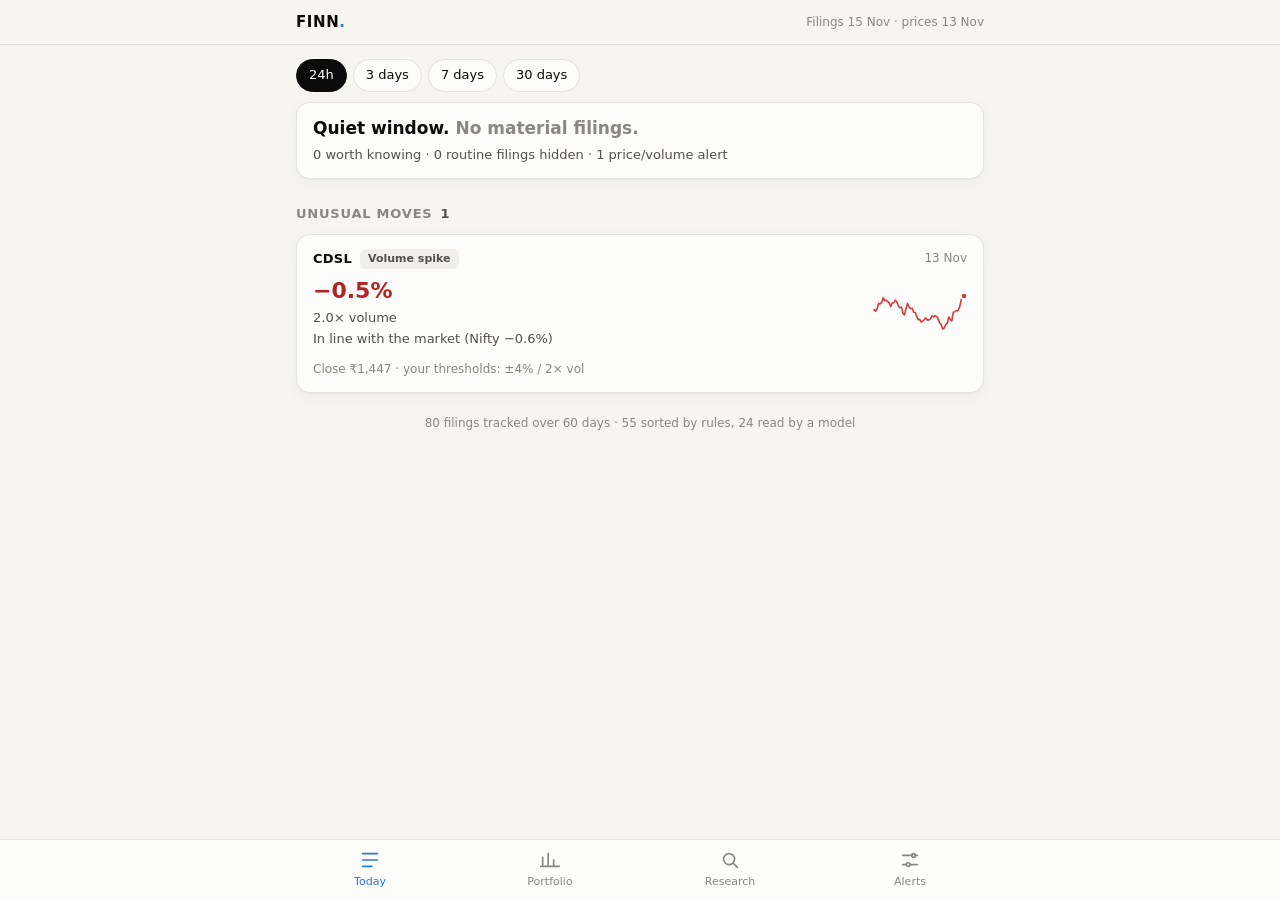
==== web/index.html @ b2e4dea7 "FINN: portfolio agent for Indian equities (push digest + promise ledger) Push: rules-first triage of" ====
<!doctype html>
<html lang="en">
<head>
  <meta charset="utf-8">
  <meta name="viewport" content="width=device-width, initial-scale=1, viewport-fit=cover">
  <meta name="theme-color" content="#f6f5f2" media="(prefers-color-scheme: light)">
  <meta name="theme-color" content="#0d0d0d" media="(prefers-color-scheme: dark)">
  <meta name="description" content="FINN — a portfolio agent that filters, not aggregates. Push: what changed and why it matters. Pull: what management promised vs what it delivered.">
  <meta name="apple-mobile-web-app-capable" content="yes">
  <title>FINN</title>
  <link rel="icon" href="data:image/svg+xml,%3Csvg xmlns='http://www.w3.org/2000/svg' viewBox='0 0 32 32'%3E%3Crect width='32' height='32' rx='8' fill='%232a78d6'/%3E%3Cpath d='M10 23V9h12M10 16h9' stroke='white' stroke-width='3' fill='none' stroke-linecap='round'/%3E%3C/svg%3E">
  <link rel="stylesheet" href="app.css">
</head>
<body>
  <header class="top"><div class="top-inner" id="top"></div></header>
  <main id="view" aria-live="polite"></main>
  <nav class="tabs" aria-label="Sections">
    <div class="tabs-inner">
      <button class="tab" data-route="today"><svg viewBox="0 0 24 24"><path d="M4 5h16M4 12h16M4 19h10"/></svg>Today</button>
      <button class="tab" data-route="portfolio"><svg viewBox="0 0 24 24"><path d="M4 19V9M10 19V5M16 19v-7M22 19H2"/></svg>Portfolio</button>
      <button class="tab" data-route="research"><svg viewBox="0 0 24 24"><circle cx="11" cy="11" r="6"/><path d="M20 20l-4.5-4.5"/></svg>Research</button>
      <button class="tab" data-route="settings"><svg viewBox="0 0 24 24"><path d="M4 7h10M18 7h2M4 17h4M12 17h8"/><circle cx="16" cy="7" r="2"/><circle cx="10" cy="17" r="2"/></svg>Alerts</button>
    </div>
  </nav>
  <div class="tip" id="tip" role="tooltip"></div>
  <script src="app.js"></script>
</body>
</html>
---- web/app.css ----
:root {
  color-scheme: light;
  --bg: #f6f5f2;
  --surface: #fcfcfb;
  --surface-2: #f0efec;
  --ink: #0b0b0b;
  --ink-2: #52514e;
  --ink-3: #898781;
  --line: #e1e0d9;
  --axis: #c3c2b7;
  --ring: rgba(11, 11, 11, 0.10);
  --accent: #2a78d6;
  --accent-soft: #e6f0fc;
  --series-1: #2a78d6;
  --series-2: #eb6834;
  --good: #0ca30c;
  --good-ink: #006300;
  --warn: #fab219;
  --serious: #ec835a;
  --bad: #d03b3b;
  --bad-ink: #b42323;
  --good-soft: #e8f6e8;
  --bad-soft: #fbeaea;
  --warn-soft: #fdf4e0;
  --shadow: 0 1px 2px rgba(0, 0, 0, 0.04), 0 4px 16px rgba(0, 0, 0, 0.04);
  --radius: 14px;
  --font: system-ui, -apple-system, "Segoe UI", Roboto, sans-serif;
}
@media (prefers-color-scheme: dark) {
  :root:not([data-theme="light"]) {
    color-scheme: dark;
    --bg: #0d0d0d;
    --surface: #1a1a19;
    --surface-2: #242422;
    --ink: #f0efec;
    --ink-2: #c3c2b7;
    --ink-3: #898781;
    --line: #2c2c2a;
    --axis: #383835;
    --ring: rgba(255, 255, 255, 0.10);
    --accent: #3987e5;
    --accent-soft: #16263a;
    --series-1: #3987e5;
    --series-2: #d95926;
    --good-ink: #0ca30c;
    --bad-ink: #e66767;
    --good-soft: #10260f;
    --bad-soft: #2e1515;
    --warn-soft: #2c2410;
    --shadow: none;
  }
}
:root[data-theme="dark"] {
  color-scheme: dark;
  --bg: #0d0d0d;
  --surface: #1a1a19;
  --surface-2: #242422;
  --ink: #f0efec;
  --ink-2: #c3c2b7;
  --ink-3: #898781;
  --line: #2c2c2a;
  --axis: #383835;
  --ring: rgba(255, 255, 255, 0.10);
  --accent: #3987e5;
  --accent-soft: #16263a;
  --series-1: #3987e5;
  --series-2: #d95926;
  --good-ink: #0ca30c;
  --bad-ink: #e66767;
  --good-soft: #10260f;
  --bad-soft: #2e1515;
  --warn-soft: #2c2410;
  --shadow: none;
}

* { box-sizing: border-box; }
html { -webkit-text-size-adjust: 100%; }
body {
  margin: 0;
  background: var(--bg);
  color: var(--ink);
  font: 15px/1.45 var(--font);
  -webkit-font-smoothing: antialiased;
  padding-bottom: calc(76px + env(safe-area-inset-bottom));
}
a { color: inherit; }
button { font: inherit; color: inherit; }
.num, td, .tabular { font-variant-numeric: tabular-nums; }

/* ---------- shell ---------- */
.top {
  position: sticky; top: 0; z-index: 10;
  background: color-mix(in srgb, var(--bg) 88%, transparent);
  backdrop-filter: saturate(1.4) blur(14px);
  -webkit-backdrop-filter: saturate(1.4) blur(14px);
  border-bottom: 1px solid var(--line);
}
.top-inner { max-width: 720px; margin: 0 auto; padding: 12px 16px 10px; display: flex; align-items: center; gap: 12px; }
.brand { font-weight: 700; letter-spacing: 0.04em; font-size: 15px; }
.brand span { color: var(--accent); }
.top .sub { color: var(--ink-3); font-size: 12px; margin-left: auto; text-align: right; }
.back { border: 0; background: none; padding: 4px 8px 4px 0; font-size: 15px; color: var(--accent); cursor: pointer; }
main { max-width: 720px; margin: 0 auto; padding: 12px 16px 24px; }

.tabs {
  position: fixed; left: 0; right: 0; bottom: 0; z-index: 10;
  background: color-mix(in srgb, var(--surface) 92%, transparent);
  backdrop-filter: blur(14px); -webkit-backdrop-filter: blur(14px);
  border-top: 1px solid var(--line);
  padding-bottom: env(safe-area-inset-bottom);
}
.tabs-inner { max-width: 720px; margin: 0 auto; display: grid; grid-template-columns: repeat(4, 1fr); }
.tab { border: 0; background: none; padding: 9px 0 10px; display: flex; flex-direction: column; align-items: center; gap: 3px; font-size: 11px; color: var(--ink-3); cursor: pointer; position: relative; }
.tab svg { width: 22px; height: 22px; stroke: currentColor; fill: none; stroke-width: 1.8; stroke-linecap: round; stroke-linejoin: round; }
.tab[aria-current="page"] { color: var(--accent); }
.tab .dot { position: absolute; top: 6px; left: calc(50% + 8px); min-width: 16px; height: 16px; padding: 0 4px; border-radius: 8px; background: var(--bad); color: #fff; font-size: 10px; font-weight: 700; line-height: 16px; }

/* ---------- type ---------- */
h1 { font-size: 24px; line-height: 1.2; margin: 6px 0 2px; letter-spacing: -0.01em; }
h2 { font-size: 13px; text-transform: uppercase; letter-spacing: 0.06em; color: var(--ink-3); margin: 26px 0 10px; font-weight: 600; display: flex; align-items: center; gap: 8px; }
h2 .count { color: var(--ink-2); font-weight: 600; letter-spacing: 0; text-transform: none; }
h3 { font-size: 16px; margin: 0; line-height: 1.3; }
.muted { color: var(--ink-3); }
.small { font-size: 13px; }
.tiny { font-size: 12px; }
p { margin: 0; }

/* ---------- controls ---------- */
.chips { display: flex; gap: 6px; overflow-x: auto; scrollbar-width: none; padding: 2px 0; }
.chips::-webkit-scrollbar { display: none; }
.chip { flex: none; border: 1px solid var(--line); background: var(--surface); border-radius: 999px; padding: 6px 12px; font-size: 13px; cursor: pointer; white-space: nowrap; }
.chip[aria-pressed="true"] { background: var(--ink); color: var(--surface); border-color: var(--ink); }
.btn { border: 1px solid var(--line); background: var(--surface); border-radius: 10px; padding: 8px 12px; font-size: 14px; cursor: pointer; }
.btn.primary { background: var(--accent); color: #fff; border-color: var(--accent); }
.linkbtn { border: 0; background: none; padding: 0; color: var(--accent); cursor: pointer; font-size: 13px; }

/* ---------- briefing ---------- */
.brief { background: var(--surface); border: 1px solid var(--ring); border-radius: var(--radius); padding: 14px 16px; box-shadow: var(--shadow); margin-top: 8px; }
.brief .lead { font-size: 17px; line-height: 1.35; font-weight: 600; }
.brief .lead em { font-style: normal; color: var(--accent); }
.brief .meta { margin-top: 6px; font-size: 13px; color: var(--ink-2); }
.caught { text-align: center; padding: 28px 16px; color: var(--ink-2); }
.caught .big { font-size: 34px; }

/* ---------- cards ---------- */
.card { background: var(--surface); border: 1px solid var(--ring); border-radius: var(--radius); padding: 14px 16px; box-shadow: var(--shadow); margin-bottom: 10px; position: relative; }
.card.seen { opacity: 0.62; }
.card.seen:hover { opacity: 1; }
.card-head { display: flex; align-items: center; gap: 8px; font-size: 12px; color: var(--ink-3); margin-bottom: 6px; }
.sym { font-weight: 700; color: var(--ink); font-size: 13px; letter-spacing: 0.02em; text-decoration: none; }
.sym:hover { text-decoration: underline; }
.cat { padding: 2px 8px; border-radius: 6px; background: var(--surface-2); color: var(--ink-2); font-size: 11px; font-weight: 600; }
.card-head .when { margin-left: auto; white-space: nowrap; }
.why { margin-top: 6px; color: var(--ink-2); font-size: 14px; }
.facts { display: flex; flex-wrap: wrap; gap: 6px; margin-top: 10px; }
.fact { background: var(--surface-2); border-radius: 8px; padding: 5px 9px; font-size: 12px; }
.fact b { font-weight: 600; }
.card-foot { display: flex; gap: 14px; align-items: center; margin-top: 12px; font-size: 12px; color: var(--ink-3); flex-wrap: wrap; }
.card-foot a { color: var(--accent); text-decoration: none; }
.card-foot .trail { margin-left: auto; }

/* results table */
.rtable { width: 100%; border-collapse: collapse; margin-top: 10px; font-size: 14px; }
.rtable th { text-align: right; font-weight: 500; color: var(--ink-3); font-size: 11px; text-transform: uppercase; letter-spacing: 0.04em; padding: 0 0 6px; }
.rtable th:first-child { text-align: left; }
.rtable td { text-align: right; padding: 7px 0; border-top: 1px solid var(--line); }
.rtable td:first-child { text-align: left; color: var(--ink-2); }
.rtable td.v { font-weight: 600; color: var(--ink); }
.up { color: var(--good-ink); }
.down { color: var(--bad-ink); }
.badge { display: inline-flex; align-items: center; gap: 4px; font-size: 11px; padding: 2px 7px; border-radius: 6px; font-weight: 600; }
.badge.ok { background: var(--good-soft); color: var(--good-ink); }
.badge.warn { background: var(--warn-soft); color: var(--ink-2); }
.badge.bad { background: var(--bad-soft); color: var(--bad-ink); }
.badge.neutral { background: var(--surface-2); color: var(--ink-2); }

/* people */
.person { display: grid; grid-template-columns: 40px 1fr; gap: 10px; margin-top: 10px; }
.avatar { width: 40px; height: 40px; border-radius: 50%; background: var(--accent-soft); color: var(--accent); display: grid; place-items: center; font-weight: 700; font-size: 14px; }
.person .role { font-size: 13px; color: var(--ink-2); }
.person .bio { font-size: 13px; margin-top: 4px; color: var(--ink-2); }
.person ul { margin: 6px 0 0; padding-left: 16px; font-size: 12px; color: var(--ink-3); }

/* compact rows */
.rows { background: var(--surface); border: 1px solid var(--ring); border-radius: var(--radius); box-shadow: var(--shadow); overflow: hidden; }
.row { display: grid; grid-template-columns: 1fr auto; gap: 10px; padding: 11px 14px; border-top: 1px solid var(--line); align-items: start; cursor: pointer; background: none; border-left: 0; border-right: 0; border-bottom: 0; width: 100%; text-align: left; }
.row:first-child { border-top: 0; }
.row.seen { opacity: 0.6; }
.row .t { font-size: 14px; }
.row .s { font-size: 12px; color: var(--ink-3); margin-top: 2px; }
.row .r { font-size: 12px; color: var(--ink-3); white-space: nowrap; text-align: right; }
.row-detail { padding: 0 14px 12px; font-size: 13px; color: var(--ink-2); }
.row-detail a { color: var(--accent); }

/* buried */
details.buried { background: var(--surface); border: 1px dashed var(--line); border-radius: var(--radius); padding: 12px 14px; }
details.buried summary { cursor: pointer; font-size: 14px; color: var(--ink-2); list-style: none; display: grid; grid-template-columns: 1fr auto; column-gap: 8px; }
details.buried summary > span { grid-column: 1; grid-row: 2; font-size: 12px; }
details.buried summary::-webkit-details-marker { display: none; }
details.buried summary::after { content: "Show"; grid-column: 2; grid-row: 1 / span 2; align-self: center; color: var(--accent); font-size: 13px; }
details.buried[open] summary::after { content: "Hide"; }
.buried-list { margin-top: 10px; font-size: 13px; }
.buried-list div { padding: 6px 0; border-top: 1px solid var(--line); display: grid; grid-template-columns: 86px 1fr; gap: 8px; }
.buried-list a { color: var(--ink-2); text-decoration: none; }

/* alerts */
.alert { display: grid; grid-template-columns: 1fr 96px; gap: 12px; align-items: center; }
.alert .big { font-size: 22px; font-weight: 700; }
.alert .ctx { font-size: 13px; color: var(--ink-2); margin-top: 2px; }

/* ---------- portfolio ---------- */
.hold { display: grid; grid-template-columns: 1fr 72px 64px; gap: 10px; align-items: center; padding: 11px 14px; border-top: 1px solid var(--line); text-decoration: none; }
.hold:first-child { border-top: 0; }
.hold .n { font-size: 12px; color: var(--ink-3); white-space: nowrap; overflow: hidden; text-overflow: ellipsis; }
.hold .p { text-align: right; font-size: 14px; }
.hold .p .d { font-size: 12px; }

/* ---------- company ---------- */
.co-head .tags { display: flex; gap: 6px; flex-wrap: wrap; margin-top: 6px; }
.oneliner { font-size: 17px; line-height: 1.4; margin-top: 14px; font-weight: 500; }
.tiles { display: grid; grid-template-columns: repeat(auto-fill, minmax(140px, 1fr)); gap: 8px; }
.tile { background: var(--surface); border: 1px solid var(--ring); border-radius: 12px; padding: 10px 12px; }
.tile .l { font-size: 12px; color: var(--ink-3); }
.tile .v { font-size: 19px; font-weight: 650; margin-top: 2px; }
.tile .d { font-size: 12px; margin-top: 1px; }

.score { display: grid; grid-template-columns: repeat(4, 1fr); gap: 1px; background: var(--line); border-radius: 12px; overflow: hidden; border: 1px solid var(--line); }
.score div { background: var(--surface); padding: 10px 8px; text-align: center; }
.score b { display: block; font-size: 22px; }
.score span { font-size: 11px; color: var(--ink-3); text-transform: uppercase; letter-spacing: 0.04em; }

.promise { padding: 12px 14px; border-top: 1px solid var(--line); }
.promise:first-child { border-top: 0; }
.promise .top-line { display: flex; gap: 8px; align-items: baseline; }
.promise .label { font-weight: 600; font-size: 14px; }
.promise .when { margin-left: auto; font-size: 12px; color: var(--ink-3); white-space: nowrap; }
.promise .said { font-size: 13px; color: var(--ink-2); margin-top: 4px; }
.promise .verdict { display: flex; gap: 8px; align-items: flex-start; margin-top: 8px; font-size: 13px; }
.promise blockquote { margin: 8px 0 0; padding: 6px 10px; border-left: 2px solid var(--line); font-size: 12px; color: var(--ink-3); font-style: italic; }
.vchip { flex: none; display: inline-flex; align-items: center; gap: 4px; padding: 2px 8px; border-radius: 999px; font-size: 11px; font-weight: 700; text-transform: uppercase; letter-spacing: 0.03em; }
.vchip.delivered, .vchip.aligned { background: var(--good-soft); color: var(--good-ink); }
.vchip.missed, .vchip.diverging { background: var(--bad-soft); color: var(--bad-ink); }
.vchip.behind, .vchip.stretched { background: var(--warn-soft); color: var(--ink-2); }
.vchip.on_track { background: var(--accent-soft); color: var(--accent); }
.vchip.open, .vchip.unmeasured { background: var(--surface-2); color: var(--ink-3); }

.nvn { display: grid; grid-template-columns: 1fr 1fr; gap: 0; border-top: 1px solid var(--line); }
.nvn > div { padding: 10px 0; font-size: 13px; }
.nvn > div:first-child { padding-right: 12px; border-right: 1px solid var(--line); }
.nvn > div:last-child { padding-left: 12px; }
.nvn .k { font-size: 11px; text-transform: uppercase; letter-spacing: 0.05em; color: var(--ink-3); margin-bottom: 3px; }

.bb { display: grid; grid-template-columns: 1fr; gap: 10px; }
@media (min-width: 600px) { .bb { grid-template-columns: 1fr 1fr; } }
.bb .card h3 { font-size: 14px; display: flex; gap: 6px; align-items: center; }
.bb ol { margin: 8px 0 0; padding-left: 18px; }
.bb li { margin: 8px 0; font-size: 14px; }
.bb li .e { display: block; font-size: 12px; color: var(--ink-3); margin-top: 2px; }

.factlist { list-style: none; padding: 0; margin: 10px 0 0; }
.factlist li { padding: 8px 0 8px 18px; border-top: 1px solid var(--line); font-size: 14px; position: relative; }
.factlist li::before { content: ""; position: absolute; left: 2px; top: 15px; width: 7px; height: 7px; border-radius: 50%; background: var(--axis); }
.factlist li.good::before { background: var(--good); }
.factlist li.bad::before { background: var(--bad); }
.ref { font-size: 10px; color: var(--ink-3); vertical-align: super; margin-left: 2px; cursor: help; }

.seg { display: flex; gap: 4px; margin: 4px 0 12px; background: var(--surface-2); padding: 3px; border-radius: 10px; }
.seg button { flex: 1; border: 0; background: none; padding: 7px 4px; border-radius: 8px; font-size: 13px; cursor: pointer; color: var(--ink-2); }
.seg button[aria-pressed="true"] { background: var(--surface); color: var(--ink); box-shadow: var(--shadow); font-weight: 600; }

.chart { margin-top: 12px; }
.chart .ct { font-size: 13px; font-weight: 600; }
.chart .cs { font-size: 12px; color: var(--ink-3); }
.chart svg { display: block; width: 100%; height: auto; overflow: visible; }
.tip { position: fixed; pointer-events: none; z-index: 50; background: var(--ink); color: var(--surface); border-radius: 8px; padding: 6px 9px; font-size: 12px; line-height: 1.35; white-space: nowrap; transform: translate(-50%, calc(-100% - 10px)); opacity: 0; transition: opacity 0.08s; }
.tip b { font-size: 13px; }

.sources li { font-size: 13px; padding: 6px 0; border-top: 1px solid var(--line); list-style: none; }
.sources { padding: 0; margin: 8px 0 0; }
.sources a { color: var(--accent); text-decoration: none; }
.trust { display: grid; grid-template-columns: repeat(3, 1fr); gap: 8px; margin-top: 10px; }
.trust div { background: var(--surface-2); border-radius: 10px; padding: 8px 10px; font-size: 12px; color: var(--ink-2); }
.trust b { display: block; font-size: 16px; color: var(--ink); }

/* ---------- search / progress ---------- */
.search { display: flex; gap: 8px; margin-top: 8px; position: relative; }
.search input { flex: 1; border: 1px solid var(--line); background: var(--surface); border-radius: 12px; padding: 11px 14px; font-size: 16px; color: var(--ink); outline: none; }
.search input:focus { border-color: var(--accent); }
.suggest { position: absolute; top: 48px; left: 0; right: 0; background: var(--surface); border: 1px solid var(--line); border-radius: 12px; box-shadow: var(--shadow); z-index: 5; overflow: hidden; }
.suggest button { display: flex; gap: 10px; width: 100%; text-align: left; border: 0; border-top: 1px solid var(--line); background: none; padding: 10px 14px; cursor: pointer; font-size: 14px; }
.suggest button:first-child { border-top: 0; }
.suggest button:hover, .suggest button:focus { background: var(--surface-2); }
.suggest .tag { margin-left: auto; font-size: 11px; color: var(--accent); }
.steps { list-style: none; padding: 0; margin: 12px 0 0; }
.steps li { font-size: 14px; padding: 6px 0 6px 24px; position: relative; color: var(--ink-2); }
.steps li::before { content: "✓"; position: absolute; left: 0; color: var(--good-ink); font-weight: 700; }
.steps li.now::before { content: ""; width: 12px; height: 12px; border: 2px solid var(--accent); border-top-color: transparent; border-radius: 50%; top: 9px; animation: spin 0.8s linear infinite; }
@keyframes spin { to { transform: rotate(360deg); } }
@media (prefers-reduced-motion: reduce) { .steps li.now::before { animation: none; } }

/* ---------- settings ---------- */
.setting { padding: 14px 0; border-top: 1px solid var(--line); }
.setting:first-child { border-top: 0; }
.setting label { display: flex; justify-content: space-between; font-size: 14px; font-weight: 600; }
.setting input[type="range"] { width: 100%; margin-top: 10px; accent-color: var(--accent); }
.setting .hint { font-size: 12px; color: var(--ink-3); margin-top: 4px; }
.kv { display: grid; grid-template-columns: 1fr auto; gap: 6px 12px; font-size: 14px; margin-top: 8px; }
.kv span:nth-child(even) { text-align: right; font-weight: 600; font-variant-numeric: tabular-nums; }
.bar2 { height: 8px; border-radius: 4px; background: var(--surface-2); display: flex; overflow: hidden; gap: 2px; margin-top: 10px; }
.bar2 i { display: block; height: 100%; }

.empty { padding: 24px; text-align: center; color: var(--ink-3); font-size: 14px; }
.err { background: var(--bad-soft); color: var(--bad-ink); padding: 12px 14px; border-radius: 12px; font-size: 14px; }
:focus-visible { outline: 2px solid var(--accent); outline-offset: 2px; }
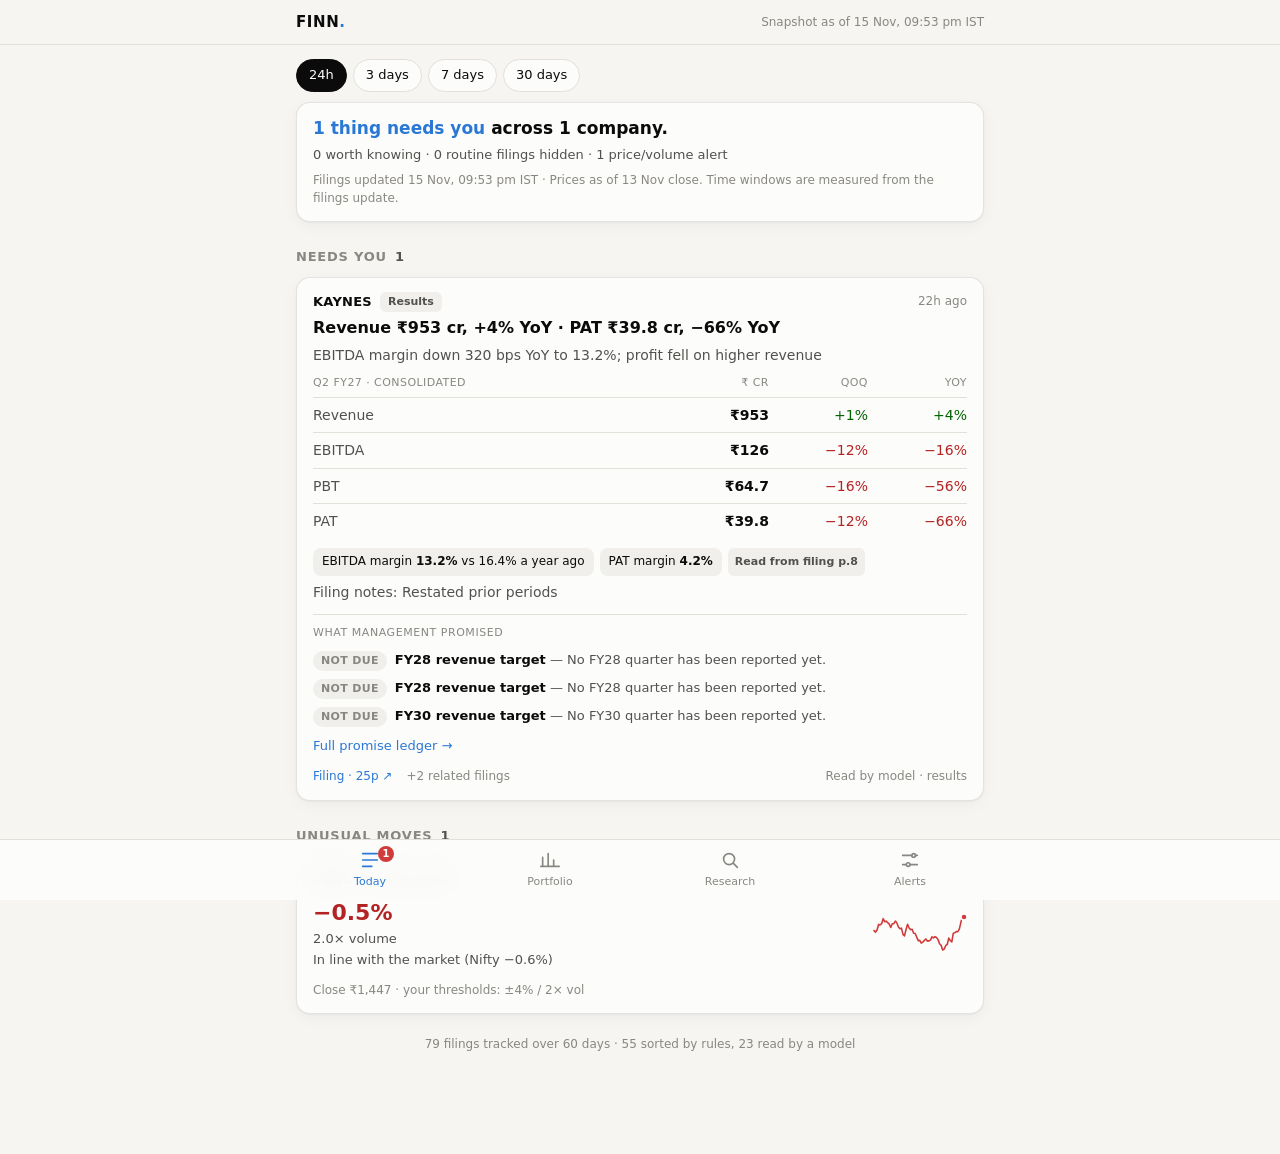
==== commit 9724ace1: "README tour with screenshots, installable app, safe scheduled refresh - README: 60-second tour with " ====
--- a/web/index.html
+++ b/web/index.html
@@ -9,6 +9,8 @@
   <meta name="apple-mobile-web-app-capable" content="yes">
   <title>FINN</title>
   <link rel="icon" href="data:image/svg+xml,%3Csvg xmlns='http://www.w3.org/2000/svg' viewBox='0 0 32 32'%3E%3Crect width='32' height='32' rx='8' fill='%232a78d6'/%3E%3Cpath d='M10 23V9h12M10 16h9' stroke='white' stroke-width='3' fill='none' stroke-linecap='round'/%3E%3C/svg%3E">
+  <link rel="manifest" href="manifest.webmanifest">
+  <link rel="apple-touch-icon" href="icon-192.png">
   <link rel="stylesheet" href="app.css">
 </head>
 <body>
--- a/web/app.css
+++ b/web/app.css
@@ -262,7 +262,24 @@
 .factlist li::before { content: ""; position: absolute; left: 2px; top: 15px; width: 7px; height: 7px; border-radius: 50%; background: var(--axis); }
 .factlist li.good::before { background: var(--good); }
 .factlist li.bad::before { background: var(--bad); }
-.ref { font-size: 10px; color: var(--ink-3); vertical-align: super; margin-left: 2px; cursor: help; }
+.ref { font-size: 10px; color: var(--ink-3); vertical-align: super; margin-left: 2px; }
+button.ref {
+  font: inherit; font-size: 10px; line-height: 1; color: var(--accent); background: none; border: 0; cursor: pointer;
+  display: inline-block; padding: 7px 7px; margin: -7px -4px -7px -2px; border-radius: 6px; /* ≥24px hit area, no extra line height */
+}
+button.ref[aria-expanded="true"] { background: var(--accent-soft); }
+.ref-id { cursor: default; }
+.ref-pop { display: block; margin: 8px 0 2px; padding: 8px 10px; border-radius: 8px; background: var(--surface-2); color: var(--ink-2); font-size: 12.5px; line-height: 1.4; font-style: normal; text-transform: none; letter-spacing: 0; }
+.ref-pop b { color: var(--accent); font-weight: 600; }
+li > .ref-pop { margin-left: 0; }
+
+.promised { margin-top: 12px; }
+.promised:empty { display: none; }
+.promised-h { font-size: 11px; text-transform: uppercase; letter-spacing: 0.05em; color: var(--ink-3); margin-bottom: 6px; padding-top: 10px; border-top: 1px solid var(--line); }
+.promised-row { display: flex; gap: 8px; align-items: flex-start; padding: 4px 0; font-size: 13px; color: var(--ink-2); }
+.promised-row .pt { display: -webkit-box; -webkit-line-clamp: 2; -webkit-box-orient: vertical; overflow: hidden; min-width: 0; }
+.promised-row .pt b { color: var(--ink); font-weight: 600; }
+.promised-link { display: inline-block; margin-top: 6px; font-size: 13px; color: var(--accent); text-decoration: none; }
 
 .seg { display: flex; gap: 4px; margin: 4px 0 12px; background: var(--surface-2); padding: 3px; border-radius: 10px; }
 .seg button { flex: 1; border: 0; background: none; padding: 7px 4px; border-radius: 8px; font-size: 13px; cursor: pointer; color: var(--ink-2); }
